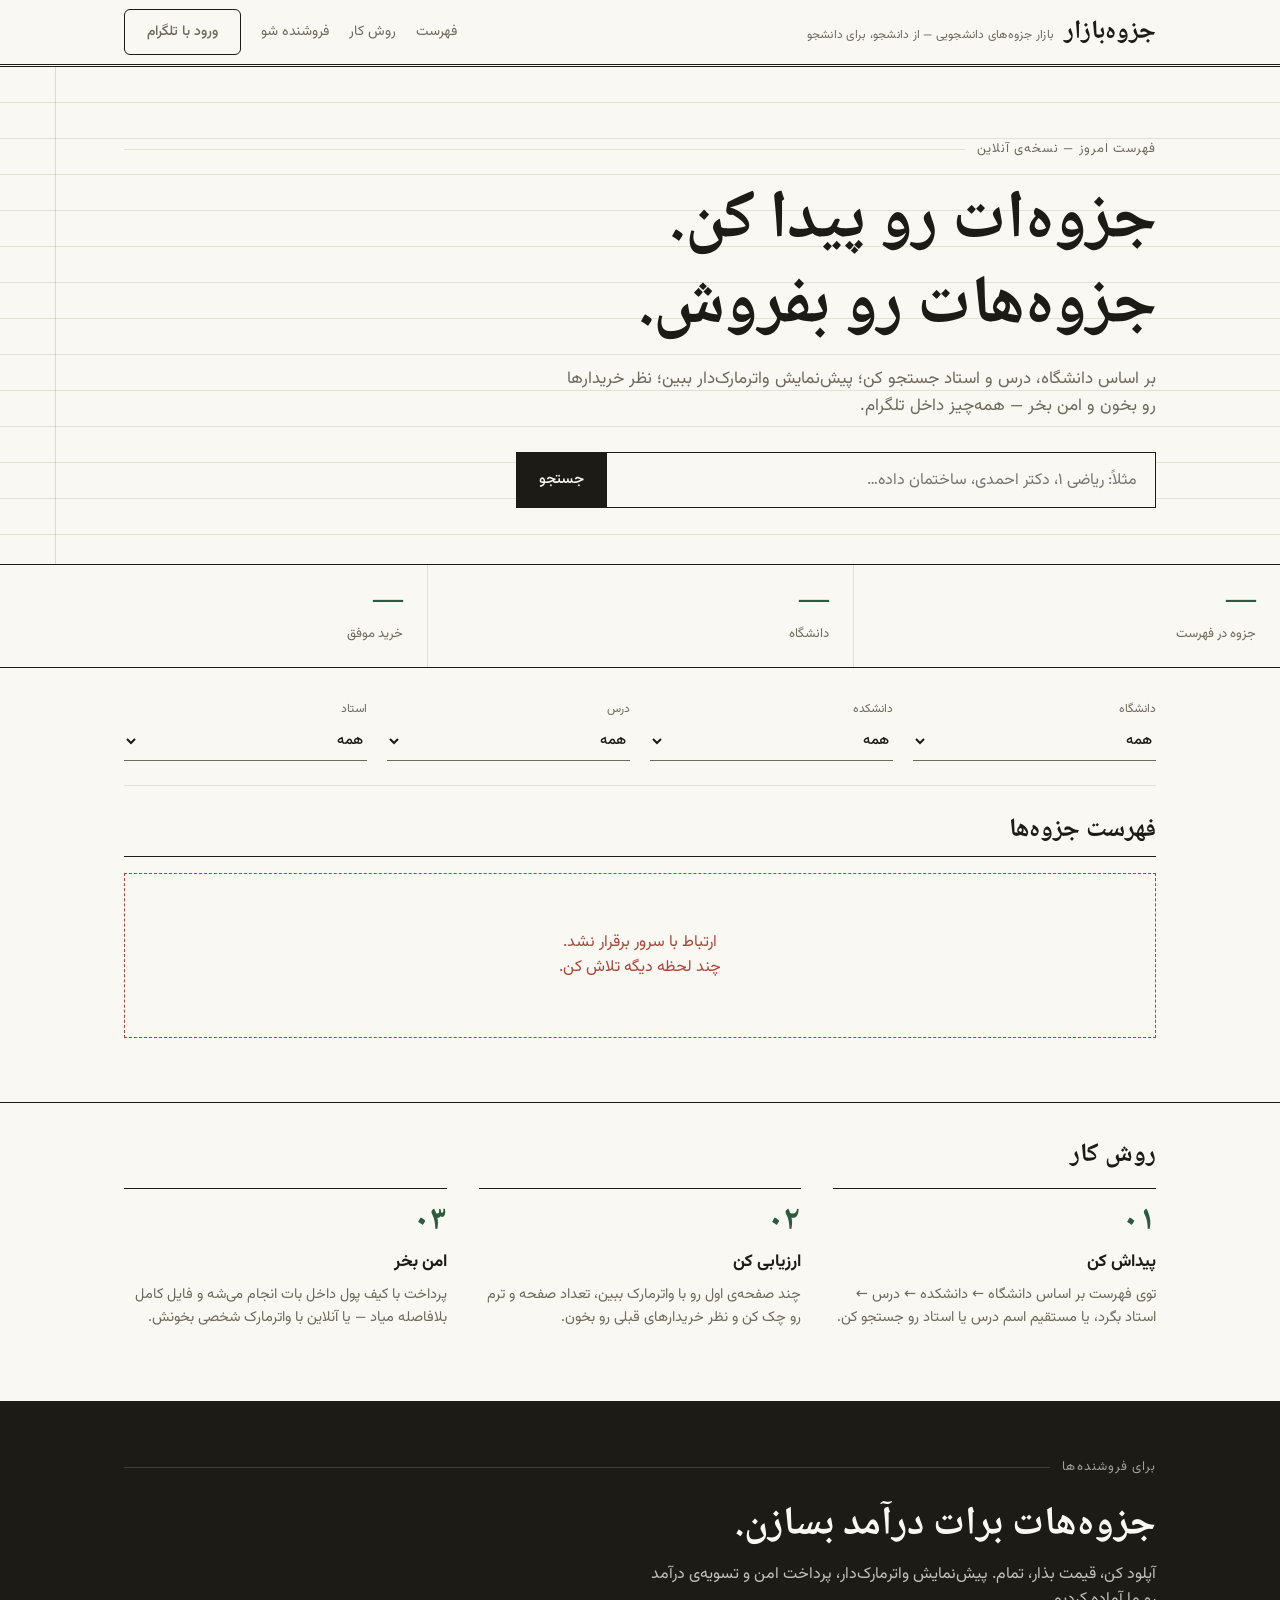
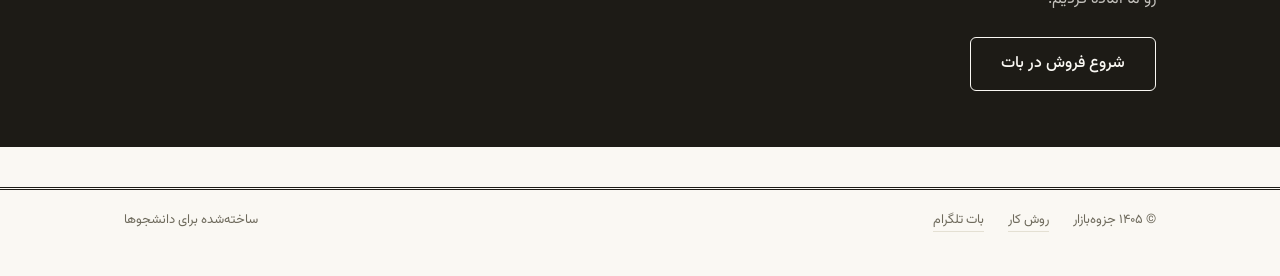
==== web/index.html @ e477b867 "first commit" ====
<!DOCTYPE html>
<html lang="fa" dir="rtl">
<head>
  <meta charset="UTF-8">
  <meta name="viewport" content="width=device-width, initial-scale=1.0">
  <title>جزوه‌بازار — خرید و فروش جزوه دانشجویی</title>
  <meta name="description" content="بازار جزوه‌های دانشجویی — پیدا کردن جزوه بر اساس دانشگاه، درس و استاد">
  <link rel="preconnect" href="https://fonts.googleapis.com">
  <link rel="preconnect" href="https://fonts.gstatic.com" crossorigin>
  <link href="https://fonts.googleapis.com/css2?family=Noto+Naskh+Arabic:wght@500;600;700&family=Vazirmatn:wght@400;500;700;800&display=swap" rel="stylesheet">
  <link rel="stylesheet" href="assets/styles.css">
</head>
<body data-page="home">

  <header class="masthead">
    <div class="container">
      <a class="brand" href="index.html">
        <span class="name">جزوه‌بازار</span>
        <span class="tag">بازار جزوه‌های دانشجویی — از دانشجو، برای دانشجو</span>
      </a>
      <nav class="nav">
        <a href="#catalog">فهرست</a>
        <a href="#how">روش کار</a>
        <a href="#sell">فروشنده شو</a>
        <a class="btn" data-bot-link href="#">ورود با تلگرام</a>
      </nav>
    </div>
  </header>

  <section class="hero">
    <div class="container">
      <div class="kicker">فهرست امروز — نسخه‌ی آنلاین</div>
      <h1>جزوه‌ات رو پیدا کن.<br>جزوه‌هات رو بفروش.</h1>
      <p class="sub">بر اساس دانشگاه، درس و استاد جستجو کن؛ پیش‌نمایش واترمارک‌دار ببین؛ نظر خریدارها رو بخون و امن بخر — همه‌چیز داخل تلگرام.</p>
      <form class="searchbar" id="search-form">
        <input type="search" id="search-input" placeholder="مثلاً: ریاضی ۱، دکتر احمدی، ساختمان داده…">
        <button class="btn btn-primary" type="submit">جستجو</button>
      </form>
    </div>
  </section>

  <div class="stats-strip">
    <div class="container" style="display:contents">
      <div class="stat"><b id="stat-notes">—</b><span>جزوه در فهرست</span></div>
      <div class="stat"><b id="stat-unis">—</b><span>دانشگاه</span></div>
      <div class="stat"><b id="stat-buys">—</b><span>خرید موفق</span></div>
    </div>
  </div>

  <section class="section" id="catalog">
    <div class="container">
      <div class="filters">
        <label><span class="lbl">دانشگاه</span><select id="f-uni"><option value="">همه</option></select></label>
        <label><span class="lbl">دانشکده</span><select id="f-fac"><option value="">همه</option></select></label>
        <label><span class="lbl">درس</span><select id="f-course"><option value="">همه</option></select></label>
        <label><span class="lbl">استاد</span><select id="f-prof"><option value="">همه</option></select></label>
      </div>
      <h2 class="section-title">فهرست جزوه‌ها <small id="notes-count"></small></h2>
      <div class="catalog" id="notes-grid"></div>
    </div>
  </section>

  <section class="section how" id="how">
    <div class="container">
      <h2 class="section-title">روش کار</h2>
      <div class="steps">
        <div class="step">
          <div class="num">۰۱</div>
          <h3>پیداش کن</h3>
          <p>توی فهرست بر اساس دانشگاه ← دانشکده ← درس ← استاد بگرد، یا مستقیم اسم درس یا استاد رو جستجو کن.</p>
        </div>
        <div class="step">
          <div class="num">۰۲</div>
          <h3>ارزیابی کن</h3>
          <p>چند صفحه‌ی اول رو با واترمارک ببین، تعداد صفحه و ترم رو چک کن و نظر خریدارهای قبلی رو بخون.</p>
        </div>
        <div class="step">
          <div class="num">۰۳</div>
          <h3>امن بخر</h3>
          <p>پرداخت با کیف پول داخل بات انجام می‌شه و فایل کامل بلافاصله میاد — یا آنلاین با واترمارک شخصی بخونش.</p>
        </div>
      </div>
    </div>
  </section>

  <section class="band" id="sell">
    <div class="container">
      <div class="kicker">برای فروشنده‌ها</div>
      <h2>جزوه‌هات برات درآمد بسازن.</h2>
      <p>آپلود کن، قیمت بذار، تمام. پیش‌نمایش واترمارک‌دار، پرداخت امن و تسویه‌ی درآمد رو ما آماده کردیم.</p>
      <a class="btn btn-lg" data-bot-link href="#">شروع فروش در بات</a>
    </div>
  </section>

  <footer>
    <div class="container">
      <span>© ۱۴۰۵ جزوه‌بازار</span>
      <a href="#how">روش کار</a>
      <a data-bot-link href="#">بات تلگرام</a>
      <span style="margin-inline-start:auto">ساخته‌شده برای دانشجوها</span>
    </div>
  </footer>

  <script src="config.js"></script>
  <script src="assets/app.js"></script>
  <script src="assets/site.js"></script>
</body>
</html>
---- web/assets/styles.css ----
/* NoteBazar — Academic Editorial Design System
   کاغذ کرم + جوهر تیره + تایپ نسخ + حاشیه‌های مویی. بدون کلیشه. */

:root {
  --paper: #faf8f3;
  --surface: #f4f1e8;
  --ink: #1d1b16;
  --ink2: #6e6a5c;
  --line: #e4e0d3;
  --accent: #2e5b3e;
  --accent-soft: #e4ede5;
  --amber: #b4652a;
  --red: #a8463a;
  --radius: 6px;
  --font-body: "Vazirmatn", "Segoe UI", Tahoma, system-ui, sans-serif;
  --font-display: "Noto Naskh Arabic", "Vazirmatn", Tahoma, serif;
}

@media (prefers-color-scheme: dark) {
  :root {
    --paper: #161511;
    --surface: #1e1c17;
    --ink: #efede4;
    --ink2: #a39e8e;
    --line: #2e2b24;
    --accent: #8fbf9b;
    --accent-soft: #22352a;
    --amber: #d9975b;
    --red: #e08a7d;
  }
}

* { box-sizing: border-box; }

body {
  margin: 0;
  font-family: var(--font-body);
  background: var(--paper);
  color: var(--ink);
  font-size: 16px;
  line-height: 1.6;
  -webkit-font-smoothing: antialiased;
}

::selection { background: var(--accent); color: var(--paper); }

a { color: var(--accent); text-decoration: none; }

.container { max-width: 1080px; margin: 0 auto; padding: 0 24px; }

/* ── مست‌هد ───────────────────────── */
.masthead {
  border-bottom: 3px double var(--ink);
  background: var(--paper);
  position: sticky; top: 0; z-index: 50;
}
.masthead .container {
  display: flex; align-items: center; gap: 20px; height: 64px;
}
.brand {
  display: flex; align-items: baseline; gap: 10px;
  color: var(--ink);
}
.brand .name { font-family: var(--font-display); font-weight: 700; font-size: 26px; line-height: 1; }
.brand .tag { color: var(--ink2); font-size: 12px; letter-spacing: 0.02em; }
.nav { display: flex; gap: 20px; margin-inline-start: auto; align-items: center; }
.nav a { color: var(--ink2); font-size: 14px; }
.nav a:hover { color: var(--ink); }

/* ── دکمه‌ها — صریح و مربعی ────────── */
.btn {
  display: inline-flex; align-items: center; justify-content: center; gap: 8px;
  min-height: 46px; padding: 0 22px;
  border-radius: var(--radius);
  border: 1px solid var(--ink);
  background: transparent; color: var(--ink);
  font: inherit; font-size: 15px; font-weight: 500; cursor: pointer;
  transition: background 0.15s, color 0.15s;
}
.btn:hover { background: var(--ink); color: var(--paper); }
.btn-primary { background: var(--ink); color: var(--paper); }
.btn-primary:hover { background: var(--accent); border-color: var(--accent); }
.btn-lg { min-height: 54px; padding: 0 30px; font-size: 16px; }
.btn-block { width: 100%; }

/* دکمه معکوس روی باند تیره */
.band .btn { border-color: var(--paper); color: var(--paper); }
.band .btn:hover { background: var(--paper); color: var(--ink); }

/* ── هیرو — کاغذ دفترچه ────────────── */
.hero {
  background-color: var(--paper);
  background-image:
    linear-gradient(to left, transparent calc(100% - 56px), rgba(190, 70, 60, 0.22) calc(100% - 56px), rgba(190, 70, 60, 0.22) calc(100% - 55px), transparent calc(100% - 55px)),
    repeating-linear-gradient(to bottom, transparent 0, transparent 35px, var(--line) 35px, var(--line) 36px);
  border-bottom: 1px solid var(--ink);
  padding: 72px 0 56px;
}
.kicker {
  display: flex; align-items: center; gap: 12px;
  color: var(--ink2); font-size: 13px; letter-spacing: 0.08em;
  margin-bottom: 20px;
}
.kicker::after { content: ""; flex: 1; border-top: 1px solid var(--line); }
.hero h1 {
  font-family: var(--font-display); font-weight: 700;
  font-size: clamp(38px, 6.5vw, 68px);
  line-height: 1.25; margin: 0 0 16px;
  letter-spacing: -0.01em;
}
.hero .sub { color: var(--ink2); font-size: 17px; margin: 0; max-width: 600px; }

.searchbar {
  display: flex; margin-top: 32px; max-width: 640px;
  border: 1px solid var(--ink); background: var(--paper);
}
.searchbar input {
  flex: 1; height: 54px; padding: 0 18px; font: inherit; font-size: 16px;
  border: 0; background: transparent; color: var(--ink);
}
.searchbar input:focus { outline: none; }
.searchbar:focus-within { box-shadow: 3px 3px 0 var(--ink); }
.searchbar .btn { border: 0; border-inline-start: 1px solid var(--ink); border-radius: 0; min-height: 54px; }

/* ── نوار آمار ─────────────────────── */
.stats-strip {
  display: grid; grid-template-columns: repeat(3, 1fr);
  border-bottom: 1px solid var(--ink);
}
.stat {
  padding: 20px 24px; border-inline-end: 1px solid var(--line);
}
.stat:last-child { border-inline-end: 0; }
.stat b {
  display: block; font-family: var(--font-display); font-weight: 700;
  font-size: 30px; line-height: 1.2; color: var(--accent);
}
.stat span { color: var(--ink2); font-size: 13px; }

/* ── فیلترها — خط زیرینی مینیمال ───── */
.filters {
  display: grid; grid-template-columns: repeat(4, 1fr); gap: 20px;
  padding: 24px 0; border-bottom: 1px solid var(--line);
}
.filters label { display: block; }
.filters .lbl { display: block; font-size: 12px; color: var(--ink2); margin-bottom: 2px; }
.filters select {
  width: 100%; height: 40px; padding: 0;
  font: inherit; font-size: 14.5px; font-weight: 500;
  border: 0; border-bottom: 1px solid var(--ink2); border-radius: 0;
  background: transparent; color: var(--ink);
}
.filters select:focus { outline: none; border-bottom-color: var(--accent); }

/* ── کاتالوگ جزوه‌ها ────────────────── */
.section { padding: 8px 0 48px; }
.section-title {
  font-family: var(--font-display); font-size: 26px; font-weight: 700;
  margin: 24px 0 4px; display: flex; align-items: baseline; gap: 14px;
}
.section-title small { color: var(--ink2); font-size: 13px; font-weight: 400; font-family: var(--font-body); }

.catalog { border-top: 1px solid var(--ink); }

.nrow {
  display: grid; grid-template-columns: 52px 1fr auto; gap: 20px;
  padding: 22px 8px;
  border-bottom: 1px solid var(--line);
  transition: background 0.12s;
  align-items: start;
}
.nrow:hover { background: var(--surface); }
.nrow-idx {
  font-family: var(--font-display); font-size: 20px; font-weight: 600;
  color: var(--ink2); padding-top: 3px;
}
.nrow-main h3 {
  margin: 0 0 6px; font-family: var(--font-display);
  font-size: 21px; font-weight: 700; line-height: 1.45;
}
.nrow-main h3 a { color: var(--ink); }
.nrow-main h3 a:hover { color: var(--accent); }
.nrow-meta { color: var(--ink2); font-size: 13.5px; }
.nrow-sub { color: var(--ink2); font-size: 13px; margin-top: 4px; }
.nrow-sub .amber { color: var(--amber); }
.nrow-tags { margin-top: 6px; font-size: 13px; color: var(--accent); }
.nrow-tags span { margin-inline-end: 10px; }

.nrow-side { text-align: left; padding-top: 4px; min-width: 130px; }
.nrow-price {
  font-family: var(--font-display); font-weight: 700; font-size: 22px; line-height: 1.1;
  font-feature-settings: "tnum";
}
.nrow-price small { display: block; font-family: var(--font-body); font-weight: 400; font-size: 12px; color: var(--ink2); }
.nrow-price.free { color: var(--accent); }
.btn-mini {
  display: inline-block; margin-top: 8px; font-size: 13px;
  color: var(--ink); border-bottom: 1px solid var(--ink);
  padding-bottom: 1px;
}
.btn-mini:hover { color: var(--accent); border-color: var(--accent); }

/* ── مراحل — تحریریه ────────────────── */
.how { border-top: 1px solid var(--ink); }
.steps { display: grid; grid-template-columns: repeat(3, 1fr); gap: 32px; padding-top: 8px; }
.step { border-top: 1px solid var(--ink); padding-top: 16px; }
.step .num {
  font-family: var(--font-display); font-weight: 700; font-size: 34px;
  color: var(--accent); line-height: 1; margin-bottom: 10px;
}
.step h3 { margin: 0 0 6px; font-size: 17px; font-weight: 700; }
.step p { margin: 0; color: var(--ink2); font-size: 14.5px; }

/* ── باند فروشنده — معکوس ───────────── */
.band {
  background: var(--ink); color: var(--paper);
  padding: 56px 0; margin-top: 24px;
}
.band h2 {
  font-family: var(--font-display); font-weight: 700;
  font-size: clamp(26px, 4vw, 40px); margin: 0 0 10px; line-height: 1.35;
}
.band p { margin: 0 0 24px; opacity: 0.75; max-width: 520px; }
.band .kicker { color: var(--paper); opacity: 0.6; }
.band .kicker::after { border-color: rgba(255, 255, 255, 0.25); }

/* ── صفحه جزوه ────────────────────── */
.doc-head { padding: 36px 0 20px; border-bottom: 1px solid var(--ink); }
.breadcrumb { color: var(--ink2); font-size: 13px; margin-bottom: 12px; }
.doc-head h1 {
  font-family: var(--font-display); font-weight: 700;
  font-size: clamp(26px, 4vw, 38px); line-height: 1.35; margin: 0 0 10px;
}
.doc-head .tags { color: var(--accent); font-size: 14px; margin-bottom: 8px; }
.doc-head .tags span { margin-inline-end: 12px; }

.detail {
  display: grid; grid-template-columns: 340px 1fr; gap: 40px;
  padding: 32px 0; align-items: start;
}
.info-panel { border-top: 3px solid var(--ink); padding-top: 16px; position: sticky; top: 88px; }
.kv { display: flex; justify-content: space-between; gap: 16px; font-size: 14.5px; padding: 10px 0; border-bottom: 1px solid var(--line); }
.kv span { color: var(--ink2); }
.kv b { font-weight: 600; text-align: left; }
.big-price {
  font-family: var(--font-display); font-weight: 700; font-size: 34px;
  padding: 18px 0; font-feature-settings: "tnum";
}
.big-price small { font-family: var(--font-body); font-size: 14px; font-weight: 400; color: var(--ink2); }
.secure-note { font-size: 12.5px; color: var(--ink2); text-align: center; margin-top: 10px; }

.stars { color: var(--amber); font-size: 14px; letter-spacing: 1px; }
.stars .n { color: var(--ink2); letter-spacing: 0; }

.block-title {
  font-family: var(--font-display); font-size: 20px; font-weight: 700;
  margin: 0 0 14px; padding-bottom: 8px; border-bottom: 1px solid var(--ink);
}

.doc-frame {
  background: #fff; border: 1px solid var(--line);
  padding: 10px; margin-bottom: 20px;
  box-shadow: 4px 4px 0 var(--line);
}
.doc-frame img { width: 100%; display: block; }

.review { border-inline-start: 2px solid var(--accent); padding: 4px 16px; margin-bottom: 18px; }
.review p { margin: 4px 0; }
.review .who { font-size: 12.5px; color: var(--ink2); }

.desc-text { color: var(--ink2); max-width: 65ch; }

/* ── مینی‌اپ ──────────────────────── */
.vbar {
  position: sticky; top: 0; z-index: 40;
  display: flex; align-items: center; gap: 14px;
  padding: 12px 16px;
  background: var(--paper);
  border-bottom: 3px double var(--ink);
}
.vbar .title {
  font-family: var(--font-display); font-weight: 700; font-size: 16px;
  overflow: hidden; text-overflow: ellipsis; white-space: nowrap; flex: 1;
}
.vbar .count { color: var(--ink2); font-size: 13px; white-space: nowrap; font-feature-settings: "tnum"; }
.vbar a { color: var(--ink2); }

.viewer { padding: 20px 12px 64px; max-width: 860px; margin: 0 auto; }
.viewer .doc-frame { margin-bottom: 24px; }
.viewer img {
  width: 100%; display: block;
  user-select: none; -webkit-user-select: none; -webkit-touch-callout: none;
}
.wm-note {
  text-align: center; color: var(--ink2); font-size: 13px;
  padding: 12px 16px 28px; border-top: 1px solid var(--line);
}

.lib-head {
  font-family: var(--font-display); font-weight: 700; font-size: 26px;
  padding: 20px 4px 4px; margin: 0;
}
.lib-sub { color: var(--ink2); font-size: 13px; padding: 0 4px 16px; border-bottom: 1px solid var(--ink); }

.lib-item {
  display: flex; align-items: center; gap: 16px;
  padding: 18px 4px; border-bottom: 1px solid var(--line);
}
.lib-item .cover {
  width: 52px; height: 64px; flex: none;
  border: 1px solid var(--ink);
  background: var(--paper); color: var(--accent);
  display: flex; align-items: center; justify-content: center;
  font-family: var(--font-display); font-size: 24px; font-weight: 700;
}
.lib-item h3 { margin: 0 0 3px; font-family: var(--font-display); font-size: 17px; font-weight: 700; }
.lib-item .meta { color: var(--ink2); font-size: 13px; }
.lib-item .btn { margin-inline-start: auto; flex: none; min-height: 40px; padding: 0 16px; font-size: 14px; }

/* ── حالت‌ها ──────────────────────── */
.empty, .error-box {
  text-align: center; padding: 56px 16px; color: var(--ink2);
  border: 1px dashed var(--ink2); margin: 16px 0;
}
.error-box { color: var(--red); border-color: var(--red); }
.center-msg { text-align: center; padding: 64px 24px; color: var(--ink2); }

footer {
  border-top: 3px double var(--ink); margin-top: 40px;
  padding: 20px 0 44px; color: var(--ink2); font-size: 13px;
}
footer .container { display: flex; gap: 24px; flex-wrap: wrap; align-items: center; }
footer a { color: var(--ink2); border-bottom: 1px solid var(--line); }
footer a:hover { color: var(--ink); border-color: var(--ink); }

/* ── ریسپانسیو ────────────────────── */
@media (max-width: 768px) {
  .filters { grid-template-columns: repeat(2, 1fr); }
  .steps { grid-template-columns: 1fr; gap: 20px; }
  .detail { grid-template-columns: 1fr; }
  .info-panel { position: static; }
  .hero { padding: 44px 0 36px; }
  .nav a:not(.btn) { display: none; }
  .stats-strip { grid-template-columns: repeat(3, 1fr); }
  .stat { padding: 14px 12px; }
  .stat b { font-size: 22px; }
  .nrow { grid-template-columns: 36px 1fr; }
  .nrow-side { grid-column: 2; text-align: right; display: flex; align-items: center; gap: 16px; min-width: 0; }
  .nrow-price { font-size: 19px; }
}
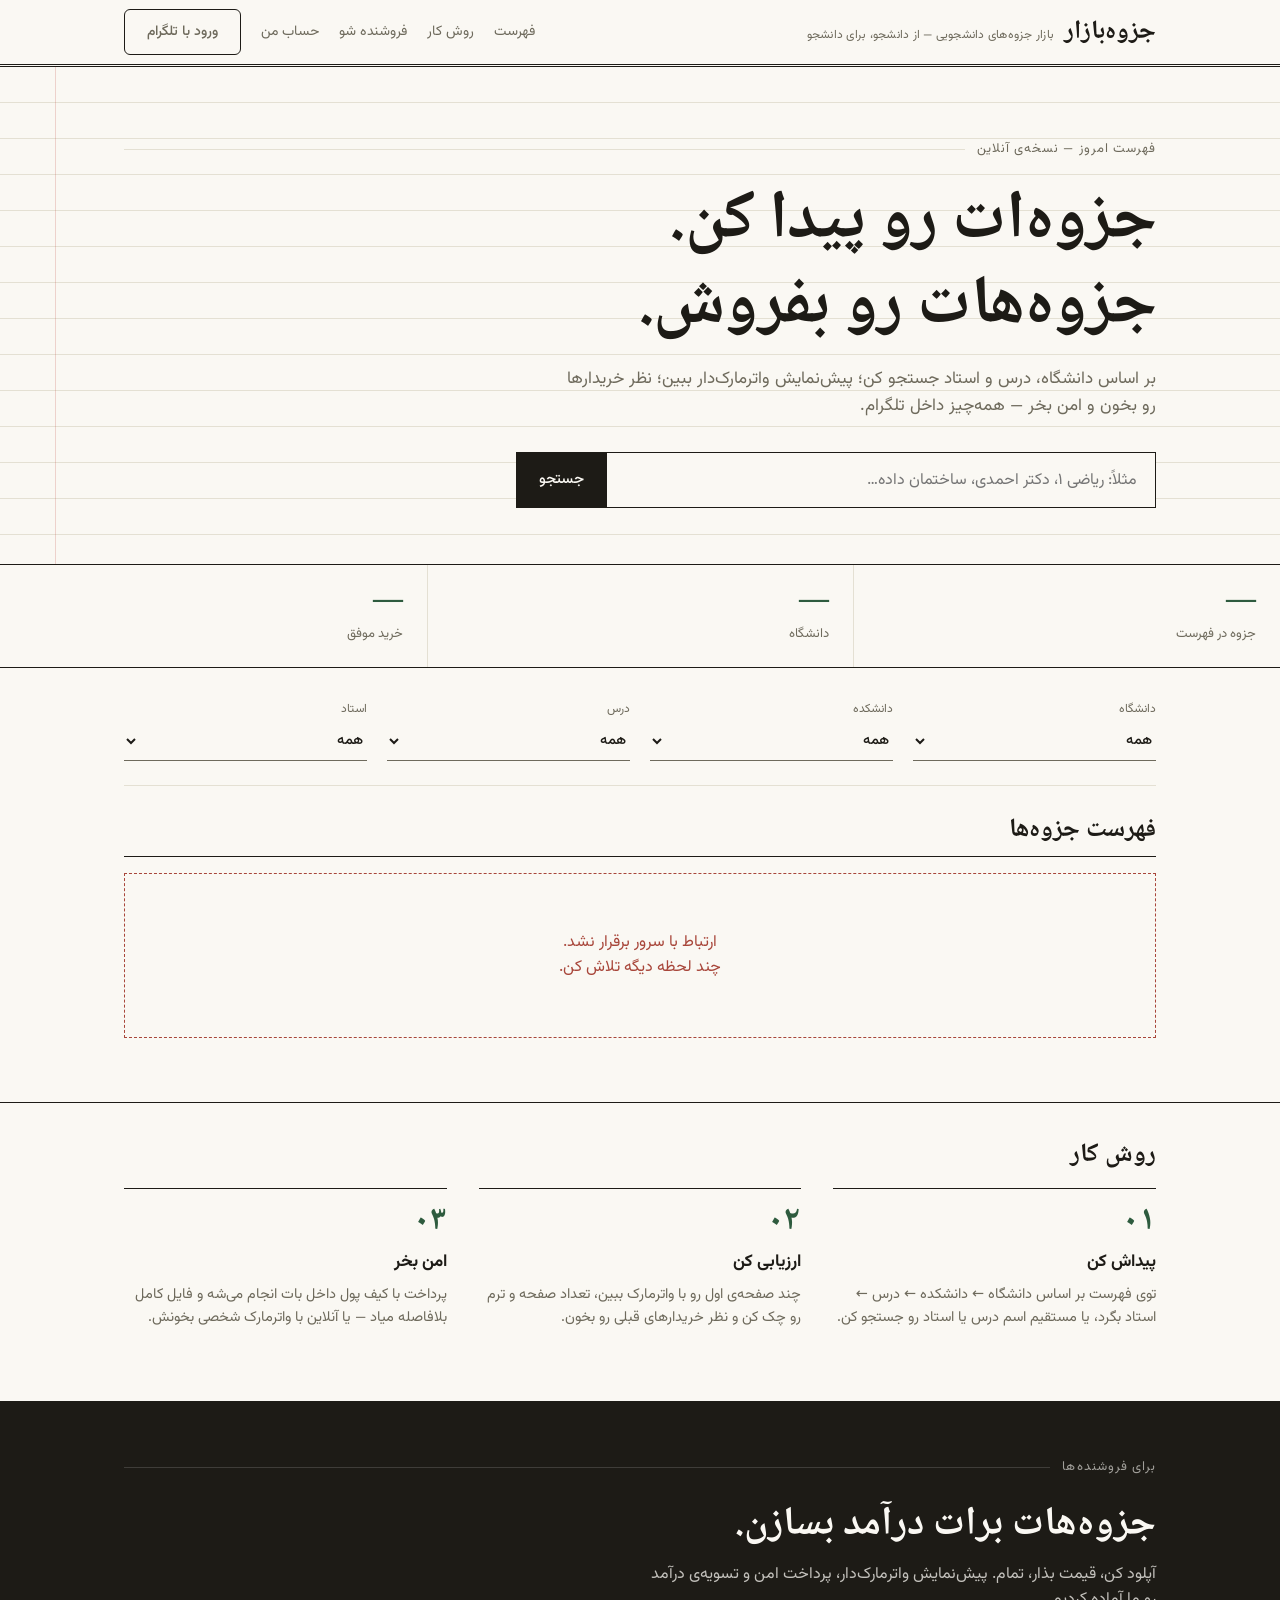
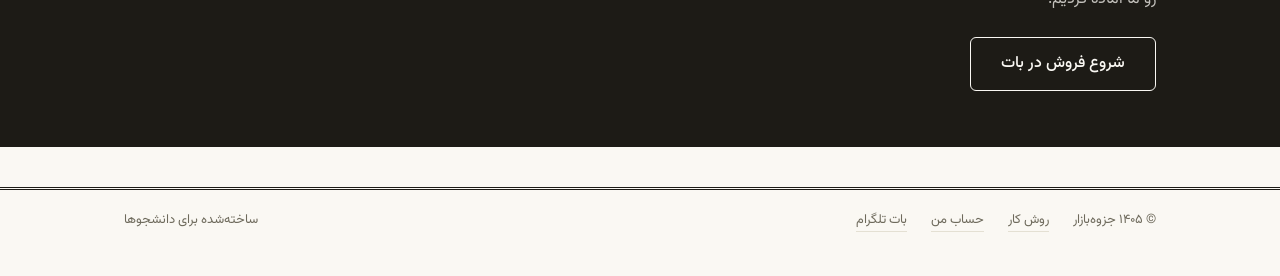
==== commit fe8c1bf1: "feat: note marketplace — Telegram bot + FastAPI backend + site & mini-app - Bot (aiogram): sell flow" ====
--- a/web/index.html
+++ b/web/index.html
@@ -22,6 +22,7 @@
         <a href="#catalog">فهرست</a>
         <a href="#how">روش کار</a>
         <a href="#sell">فروشنده شو</a>
+        <a href="account.html">حساب من</a>
         <a class="btn" data-bot-link href="#">ورود با تلگرام</a>
       </nav>
     </div>
@@ -96,6 +97,7 @@
     <div class="container">
       <span>© ۱۴۰۵ جزوه‌بازار</span>
       <a href="#how">روش کار</a>
+      <a href="account.html">حساب من</a>
       <a data-bot-link href="#">بات تلگرام</a>
       <span style="margin-inline-start:auto">ساخته‌شده برای دانشجوها</span>
     </div>
--- a/web/assets/styles.css
+++ b/web/assets/styles.css
@@ -269,6 +269,37 @@
 .review .who { font-size: 12.5px; color: var(--ink2); }
 
 .desc-text { color: var(--ink2); max-width: 65ch; }
+
+/* ── حساب کاربری ──────────────────── */
+.auth-wrap { max-width: 420px; margin: 56px auto; }
+.auth-card { border-top: 3px solid var(--ink); padding-top: 24px; }
+.auth-card h1 { font-family: var(--font-display); font-size: 26px; font-weight: 700; margin: 0 0 20px; }
+.tabs { display: flex; border-bottom: 1px solid var(--ink); margin-bottom: 22px; }
+.tabs button {
+  flex: 1; background: none; border: 0; font: inherit; font-weight: 600;
+  font-size: 15px; padding: 10px; color: var(--ink2); cursor: pointer;
+  border-bottom: 2px solid transparent; margin-bottom: -1px;
+}
+.tabs button.active { color: var(--ink); border-bottom-color: var(--accent); }
+.field { margin-bottom: 16px; }
+.field label { display: block; font-size: 12.5px; color: var(--ink2); margin-bottom: 4px; }
+.field input {
+  width: 100%; height: 46px; font: inherit; font-size: 15px;
+  border: 0; border-bottom: 1px solid var(--ink2); border-radius: 0;
+  background: transparent; color: var(--ink); padding: 0 2px;
+}
+.field input:focus { outline: none; border-bottom-color: var(--accent); }
+.alert {
+  display: none; padding: 10px 14px; font-size: 13.5px;
+  border: 1px solid var(--red); color: var(--red); margin-bottom: 16px;
+}
+.alert.show { display: block; }
+.hint { font-size: 13px; color: var(--ink2); margin-top: 16px; }
+
+.acct-head { border-bottom: 1px solid var(--ink); padding: 24px 0 16px; margin-bottom: 8px; }
+.acct-head h1 { font-family: var(--font-display); font-size: 26px; font-weight: 700; margin: 0 0 4px; }
+.acct-head p { margin: 0; color: var(--ink2); font-size: 14px; }
+.acct-actions { display: flex; gap: 12px; margin: 16px 0 24px; flex-wrap: wrap; }
 
 /* ── مینی‌اپ ──────────────────────── */
 .vbar {
